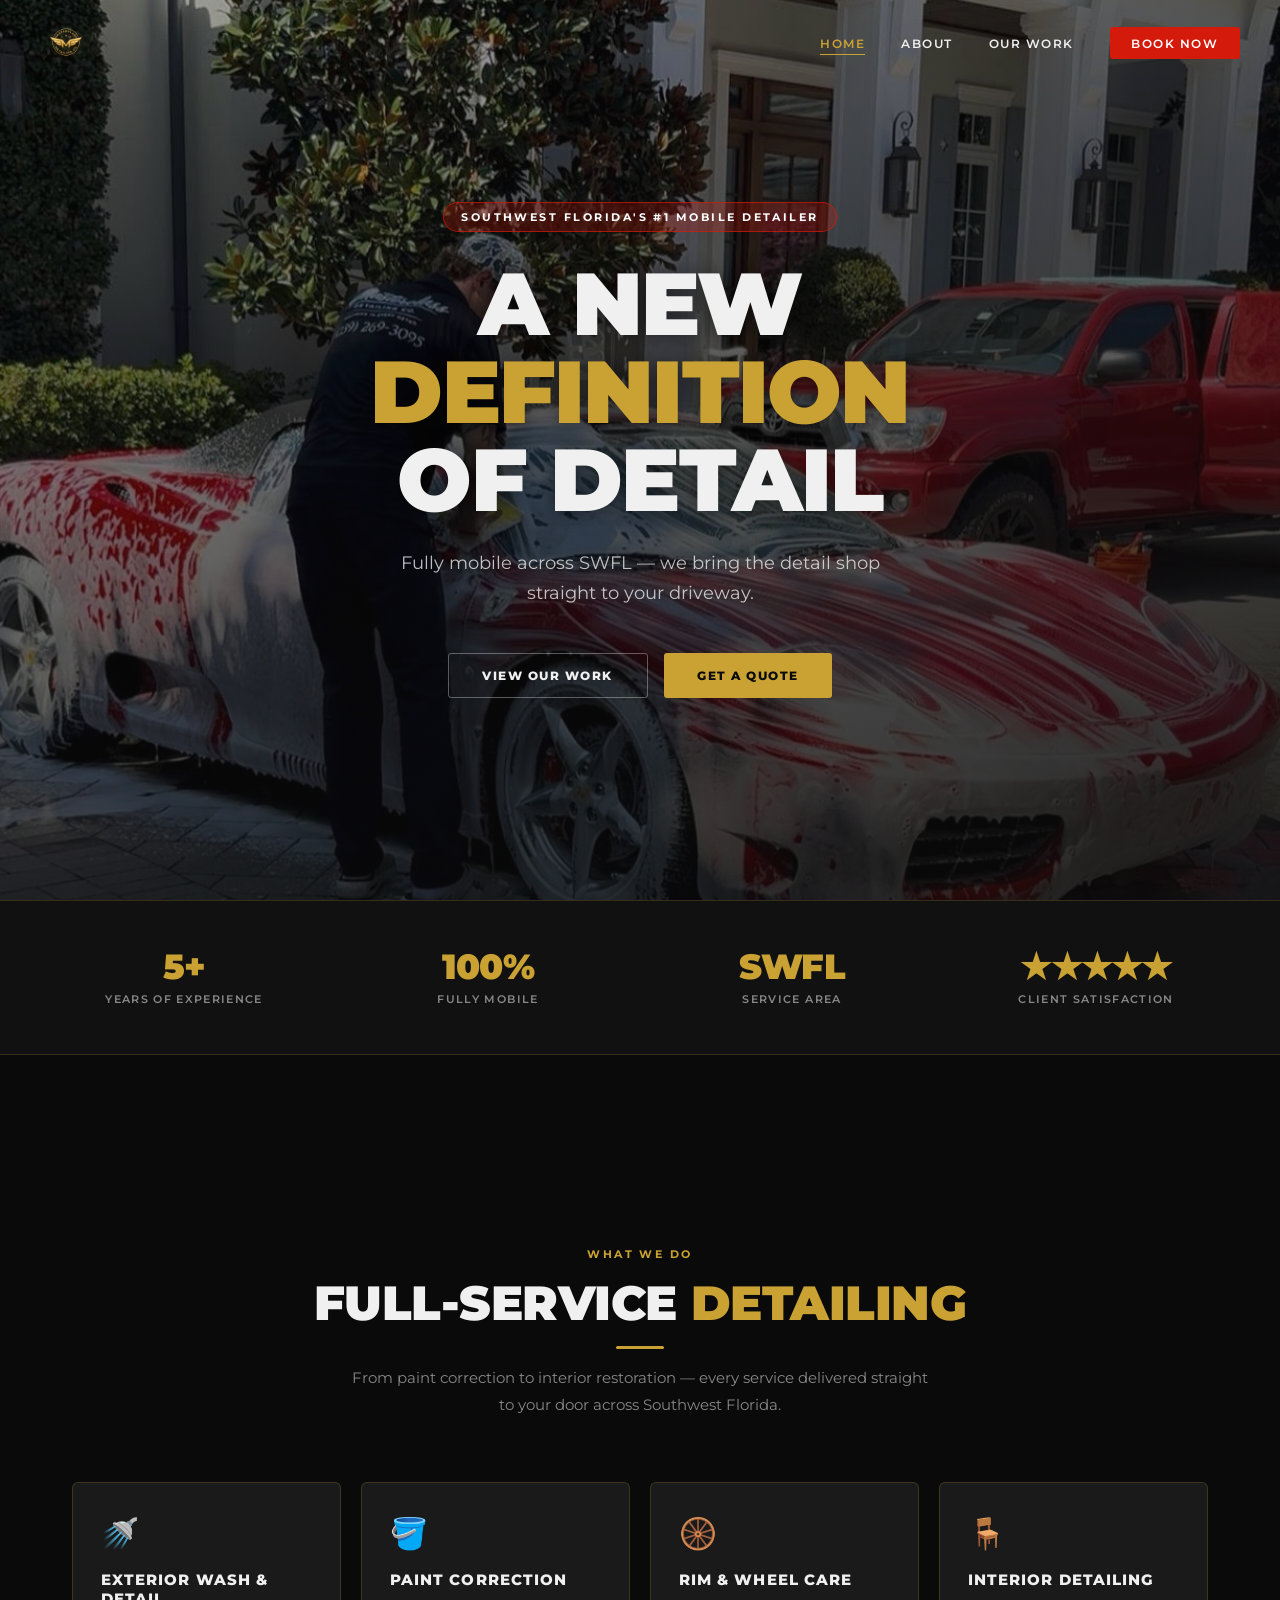
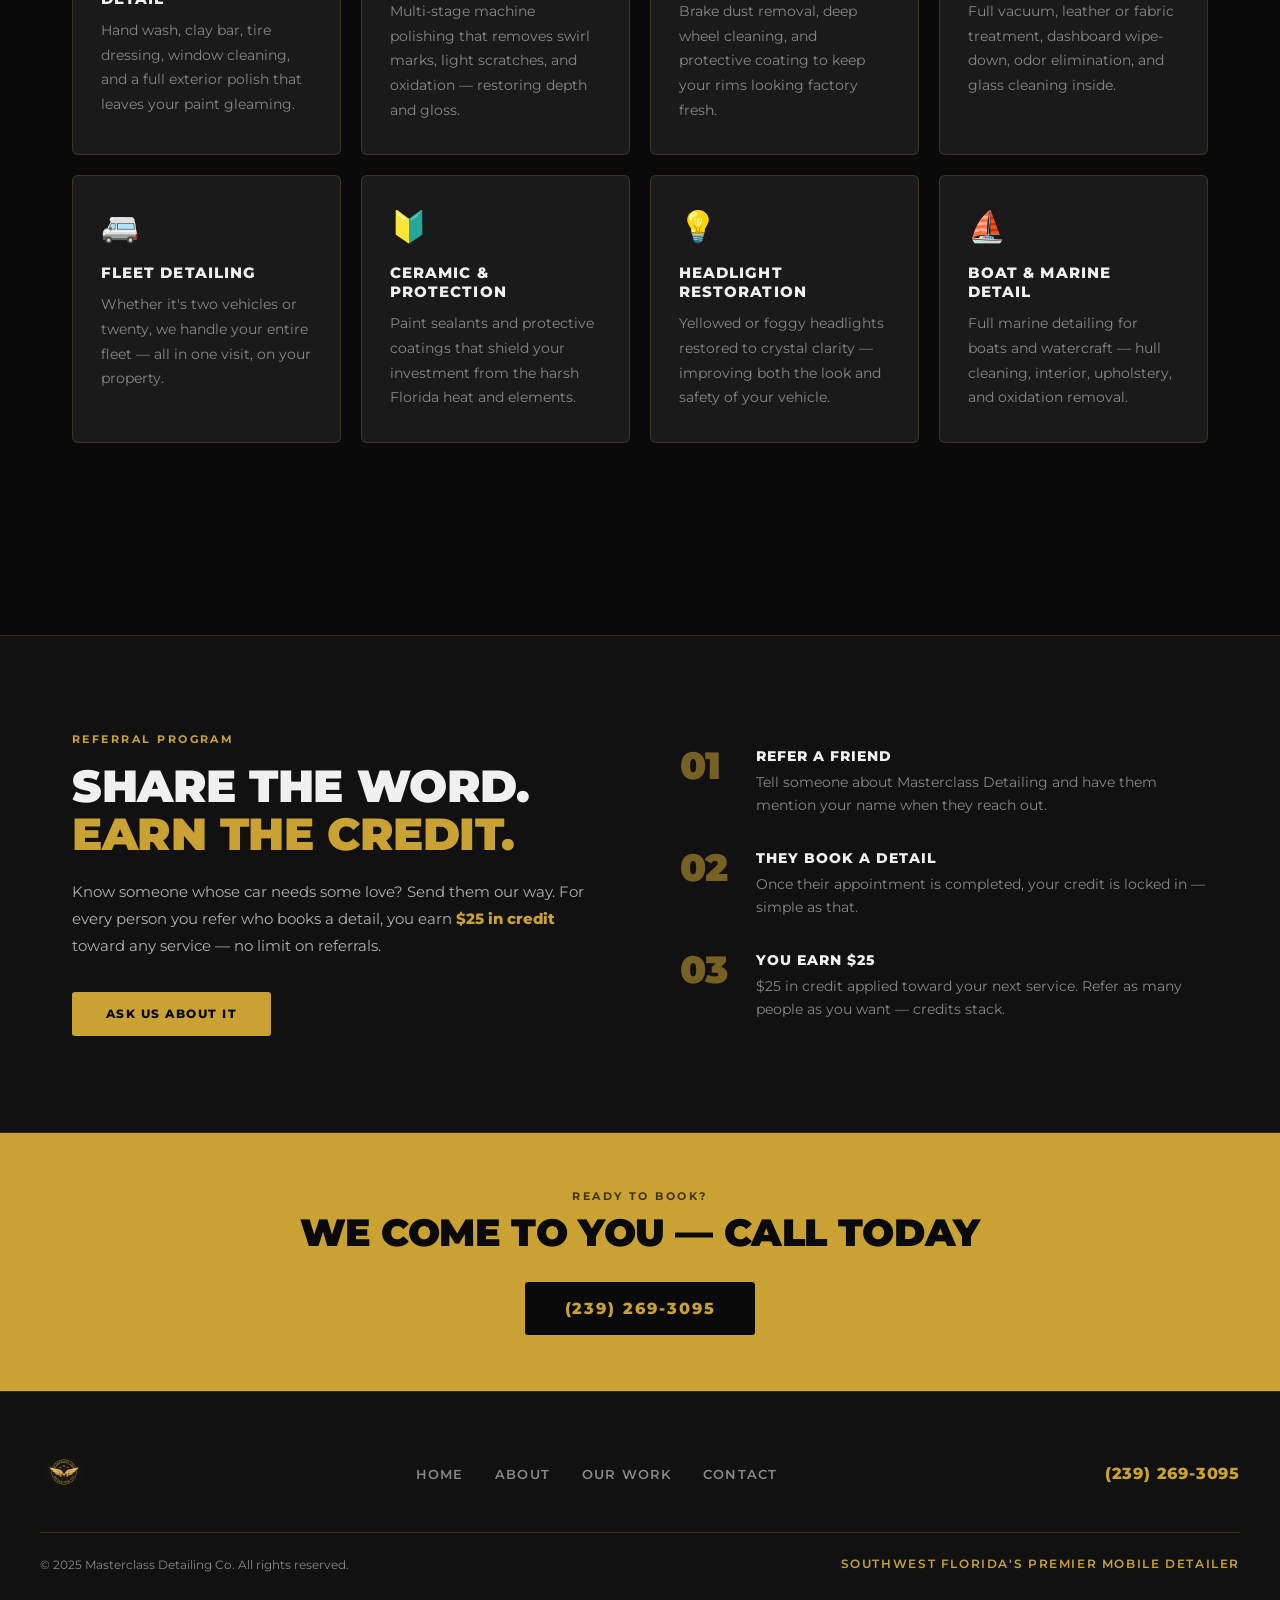
==== index.html @ cbc871f0 "Initial commit." ====
<!DOCTYPE html>
<html lang="en">
<head>
  <meta charset="UTF-8">
  <meta name="viewport" content="width=device-width, initial-scale=1.0">
  <meta name="description" content="Masterclass Detailing Co. — Southwest Florida's premier fully mobile detailing service. We come to your driveway. Paint, rims, interior, full fleet. Call (239) 269-3095.">
  <title>Masterclass Detailing Co. | Mobile Detailing — Southwest Florida</title>
  <link rel="icon" href="Logo.png" type="image/png">
  <link rel="preconnect" href="https://fonts.googleapis.com">
  <link rel="preconnect" href="https://fonts.gstatic.com" crossorigin>
  <link href="https://fonts.googleapis.com/css2?family=Montserrat:wght@300;400;500;600;700;800;900&display=swap" rel="stylesheet">
  <link rel="stylesheet" href="css/styles.css">
</head>
<body>

  <!-- NAV -->
  <nav id="navbar">
    <div class="nav-logo">
      <a href="index.html"><img src="Logo.png" alt="Masterclass Detailing Co."></a>
    </div>
    <ul class="nav-links">
      <li><a href="index.html">Home</a></li>
      <li><a href="about.html">About</a></li>
      <li><a href="work.html">Our Work</a></li>
      <li><a href="contact.html" class="nav-book">Book Now</a></li>
    </ul>
    <button class="hamburger" id="hamburger" aria-label="Open menu">
      <span></span><span></span><span></span>
    </button>
  </nav>

  <!-- MOBILE MENU -->
  <div class="mobile-menu" id="mobileMenu" role="dialog" aria-label="Navigation">
    <button class="mobile-close" id="mobileClose" aria-label="Close menu">✕</button>
    <a href="index.html">Home</a>
    <a href="about.html">About</a>
    <a href="work.html">Our Work</a>
    <a href="contact.html" class="mobile-book">Book Now</a>
  </div>

  <!-- HERO -->
  <section class="hero" id="hero">
    <div class="hero-bg"></div>
    <div class="hero-overlay"></div>
    <div class="hero-content">
      <span class="hero-badge">Southwest Florida's #1 Mobile Detailer</span>
      <h1 class="hero-title">A New <span>Definition</span><br>of Detail</h1>
      <p class="hero-subtitle">Fully mobile across SWFL — we bring the detail shop<br>straight to your driveway.</p>
      <div class="hero-ctas">
        <a href="work.html" class="btn btn-outline">View Our Work</a>
        <a href="contact.html" class="btn btn-gold">Get a Quote</a>
      </div>
    </div>
  </section>

  <!-- STATS -->
  <div class="stats-bar">
    <div class="stats-grid">
      <div class="stat-item fade-in">
        <div class="stat-number">5+</div>
        <div class="stat-label">Years of Experience</div>
      </div>
      <div class="stat-item fade-in delay-1">
        <div class="stat-number">100%</div>
        <div class="stat-label">Fully Mobile</div>
      </div>
      <div class="stat-item fade-in delay-2">
        <div class="stat-number">SWFL</div>
        <div class="stat-label">Service Area</div>
      </div>
      <div class="stat-item fade-in delay-3">
        <div class="stat-number">★★★★★</div>
        <div class="stat-label">Client Satisfaction</div>
      </div>
    </div>
  </div>

  <!-- SERVICES -->
  <div class="section-full">
    <div class="section">
      <div class="section-header">
        <span class="section-eyebrow">What We Do</span>
        <h2 class="section-title fade-in">Full-Service <span>Detailing</span></h2>
        <div class="gold-line"></div>
        <p class="section-sub fade-in delay-1">From paint correction to interior restoration — every service delivered straight to your door across Southwest Florida.</p>
      </div>
      <div class="services-grid">
        <div class="service-card fade-in">
          <span class="service-icon">🚿</span>
          <h3 class="service-title">Exterior Wash & Detail</h3>
          <p class="service-desc">Hand wash, clay bar, tire dressing, window cleaning, and a full exterior polish that leaves your paint gleaming.</p>
        </div>
        <div class="service-card fade-in delay-1">
          <span class="service-icon">🪣</span>
          <h3 class="service-title">Paint Correction</h3>
          <p class="service-desc">Multi-stage machine polishing that removes swirl marks, light scratches, and oxidation — restoring depth and gloss.</p>
        </div>
        <div class="service-card fade-in delay-2">
          <span class="service-icon">🛞</span>
          <h3 class="service-title">Rim & Wheel Care</h3>
          <p class="service-desc">Brake dust removal, deep wheel cleaning, and protective coating to keep your rims looking factory fresh.</p>
        </div>
        <div class="service-card fade-in delay-3">
          <span class="service-icon">🪑</span>
          <h3 class="service-title">Interior Detailing</h3>
          <p class="service-desc">Full vacuum, leather or fabric treatment, dashboard wipe-down, odor elimination, and glass cleaning inside.</p>
        </div>
        <div class="service-card fade-in">
          <span class="service-icon">🚐</span>
          <h3 class="service-title">Fleet Detailing</h3>
          <p class="service-desc">Whether it's two vehicles or twenty, we handle your entire fleet — all in one visit, on your property.</p>
        </div>
        <div class="service-card fade-in delay-1">
          <span class="service-icon">🔰</span>
          <h3 class="service-title">Ceramic & Protection</h3>
          <p class="service-desc">Paint sealants and protective coatings that shield your investment from the harsh Florida heat and elements.</p>
        </div>
        <div class="service-card fade-in delay-2">
          <span class="service-icon">💡</span>
          <h3 class="service-title">Headlight Restoration</h3>
          <p class="service-desc">Yellowed or foggy headlights restored to crystal clarity — improving both the look and safety of your vehicle.</p>
        </div>
        <div class="service-card fade-in delay-3">
          <span class="service-icon">⛵</span>
          <h3 class="service-title">Boat & Marine Detail</h3>
          <p class="service-desc">Full marine detailing for boats and watercraft — hull cleaning, interior, upholstery, and oxidation removal.</p>
        </div>
      </div>
    </div>
  </div>

  <!-- REFERRAL PROGRAM -->
  <div class="referral-section">
    <div class="section">
      <div class="referral-grid">
        <div class="referral-text fade-in">
          <span class="section-eyebrow">Referral Program</span>
          <h2 class="referral-title">Share the Word.<br><span>Earn the Credit.</span></h2>
          <p class="referral-desc">Know someone whose car needs some love? Send them our way. For every person you refer who books a detail, you earn <strong>$25 in credit</strong> toward any service — no limit on referrals.</p>
          <a href="contact.html" class="btn btn-gold">Ask Us About It</a>
        </div>
        <div class="referral-steps fade-in delay-1">
          <div class="referral-step">
            <div class="step-num">01</div>
            <div>
              <h4 class="step-title">Refer a Friend</h4>
              <p class="step-desc">Tell someone about Masterclass Detailing and have them mention your name when they reach out.</p>
            </div>
          </div>
          <div class="referral-step">
            <div class="step-num">02</div>
            <div>
              <h4 class="step-title">They Book a Detail</h4>
              <p class="step-desc">Once their appointment is completed, your credit is locked in — simple as that.</p>
            </div>
          </div>
          <div class="referral-step">
            <div class="step-num">03</div>
            <div>
              <h4 class="step-title">You Earn $25</h4>
              <p class="step-desc">$25 in credit applied toward your next service. Refer as many people as you want — credits stack.</p>
            </div>
          </div>
        </div>
      </div>
    </div>
  </div>

  <!-- CTA STRIP -->
  <div class="cta-strip">
    <p class="cta-strip-eyebrow">Ready to book?</p>
    <h2 class="cta-strip-title">We Come to You — Call Today</h2>
    <a href="tel:2392693095" class="btn btn-black" style="font-size: 1rem; padding: 1.05rem 2.5rem;">(239) 269-3095</a>
  </div>

  <!-- FOOTER -->
  <footer>
    <div class="footer-inner">
      <div class="footer-top">
        <div class="footer-logo">
          <a href="index.html"><img src="Logo.png" alt="Masterclass Detailing Co."></a>
        </div>
        <ul class="footer-links">
          <li><a href="index.html">Home</a></li>
          <li><a href="about.html">About</a></li>
          <li><a href="work.html">Our Work</a></li>
          <li><a href="contact.html">Contact</a></li>
        </ul>
        <div class="footer-phone">
          <a href="tel:2392693095">(239) 269-3095</a>
        </div>
      </div>
      <hr class="footer-divider">
      <div class="footer-bottom">
        <p class="footer-copy">© 2025 Masterclass Detailing Co. All rights reserved.</p>
        <p class="footer-tagline">Southwest Florida's Premier Mobile Detailer</p>
      </div>
    </div>
  </footer>

  <script src="js/main.js"></script>
</body>
</html>
---- css/styles.css ----
@import url('https://fonts.googleapis.com/css2?family=Montserrat:wght@300;400;500;600;700;800;900&display=swap');

:root {
  --gold: #c9a233;
  --gold-light: #e2c060;
  --gold-dark: #9a7820;
  --red: #d41a0a;
  --red-light: #e83520;
  --black: #0a0a0a;
  --bg-1: #0a0a0a;
  --bg-2: #111111;
  --bg-3: #1a1a1a;
  --bg-4: #222222;
  --text: #f0f0f0;
  --text-muted: #888888;
  --border: rgba(201, 162, 51, 0.2);
  --transition: 0.3s ease;
  --max-w: 1200px;
}

*, *::before, *::after { margin: 0; padding: 0; box-sizing: border-box; }
html { scroll-behavior: smooth; }

body {
  font-family: 'Montserrat', sans-serif;
  background: var(--bg-1);
  color: var(--text);
  overflow-x: hidden;
  -webkit-font-smoothing: antialiased;
}

/* ─── NAV ─── */
nav {
  position: fixed;
  top: 0; left: 0; right: 0;
  z-index: 1000;
  display: flex;
  align-items: center;
  justify-content: space-between;
  padding: 1rem 2.5rem;
  transition: background 0.4s ease, backdrop-filter 0.4s ease, box-shadow 0.4s ease;
}

nav.scrolled {
  background: rgba(10, 10, 10, 0.96);
  backdrop-filter: blur(12px);
  box-shadow: 0 1px 0 var(--border);
}

.nav-logo img {
  height: 52px;
  width: auto;
  display: block;
  filter: drop-shadow(0 0 8px rgba(201, 162, 51, 0.3));
}

.nav-links {
  display: flex;
  align-items: center;
  gap: 2.25rem;
  list-style: none;
}

.nav-links a {
  color: var(--text);
  text-decoration: none;
  font-weight: 600;
  font-size: 0.78rem;
  letter-spacing: 0.12em;
  text-transform: uppercase;
  transition: color var(--transition);
  position: relative;
}

.nav-links a:not(.nav-book)::after {
  content: '';
  position: absolute;
  bottom: -4px; left: 0; right: 0;
  height: 1px;
  background: var(--gold);
  transform: scaleX(0);
  transition: transform var(--transition);
  transform-origin: left;
}

.nav-links a:not(.nav-book):hover::after,
.nav-links a.active::after { transform: scaleX(1); }

.nav-links a:hover, .nav-links a.active { color: var(--gold); }

.nav-book {
  background: var(--red);
  color: #fff !important;
  padding: 0.55rem 1.35rem;
  border-radius: 3px;
  font-weight: 800;
  letter-spacing: 0.1em;
  transition: background var(--transition), transform var(--transition);
}
.nav-book:hover { background: var(--red-light) !important; transform: translateY(-1px); }

.hamburger {
  display: none;
  flex-direction: column;
  gap: 5px;
  cursor: pointer;
  padding: 6px;
  background: none;
  border: none;
}
.hamburger span {
  display: block;
  width: 24px;
  height: 2px;
  background: var(--text);
  transition: var(--transition);
}

/* mobile menu */
.mobile-menu {
  display: none;
  position: fixed;
  inset: 0;
  background: var(--bg-1);
  z-index: 999;
  flex-direction: column;
  align-items: center;
  justify-content: center;
  gap: 2.5rem;
  opacity: 0;
  transition: opacity 0.3s ease;
}
.mobile-menu.open { display: flex; opacity: 1; }
.mobile-menu a {
  color: var(--text);
  text-decoration: none;
  font-size: 1.6rem;
  font-weight: 800;
  text-transform: uppercase;
  letter-spacing: 0.1em;
  transition: color var(--transition);
}
.mobile-menu a:not(.mobile-book):hover { color: var(--gold); }
.mobile-book { color: var(--red) !important; }
.mobile-close {
  position: absolute;
  top: 1.75rem; right: 2rem;
  font-size: 1.8rem;
  cursor: pointer;
  color: var(--text);
  background: none;
  border: none;
  font-family: inherit;
  line-height: 1;
}

/* ─── HERO ─── */
.hero {
  position: relative;
  height: 100vh;
  min-height: 640px;
  display: flex;
  align-items: center;
  justify-content: center;
  text-align: center;
  overflow: hidden;
}

.hero-bg {
  position: absolute;
  inset: 0;
  background: url('../hero-bg.jpg') center 62% / cover no-repeat;
  transform: scale(1.06);
  transition: transform 7s ease;
}
.hero.loaded .hero-bg { transform: scale(1); }

.hero-overlay {
  position: absolute;
  inset: 0;
  background: linear-gradient(
    160deg,
    rgba(10,10,10,0.25) 0%,
    rgba(10,10,10,0.55) 40%,
    rgba(10,10,10,0.88) 100%
  );
}

.hero-content {
  position: relative;
  z-index: 2;
  max-width: 860px;
  padding: 2rem;
}

.hero-badge {
  display: inline-block;
  font-size: 0.7rem;
  font-weight: 700;
  letter-spacing: 0.22em;
  text-transform: uppercase;
  color: #fff;
  margin-bottom: 1.75rem;
  border: 1px solid rgba(212, 26, 10, 0.7);
  background: rgba(212, 26, 10, 0.25);
  padding: 0.45rem 1.1rem;
  border-radius: 50px;
}

.hero-title {
  font-size: clamp(2.8rem, 9vw, 5.5rem);
  font-weight: 900;
  line-height: 1.0;
  letter-spacing: -0.02em;
  text-transform: uppercase;
  margin-bottom: 1.5rem;
  text-shadow: 0 2px 20px rgba(0,0,0,0.5);
}
.hero-title span { color: var(--gold); }

.hero-subtitle {
  font-size: clamp(0.95rem, 2vw, 1.15rem);
  font-weight: 400;
  color: rgba(240,240,240,0.78);
  margin-bottom: 2.75rem;
  line-height: 1.65;
}

.hero-ctas {
  display: flex;
  gap: 1rem;
  justify-content: center;
  flex-wrap: wrap;
}

/* ─── BUTTONS ─── */
.btn {
  display: inline-flex;
  align-items: center;
  gap: 0.5rem;
  padding: 0.9rem 2.1rem;
  font-family: 'Montserrat', sans-serif;
  font-weight: 800;
  font-size: 0.78rem;
  letter-spacing: 0.12em;
  text-transform: uppercase;
  text-decoration: none;
  border: none;
  cursor: pointer;
  border-radius: 3px;
  transition: all var(--transition);
}
.btn-gold { background: var(--gold); color: var(--black); }
.btn-gold:hover { background: var(--gold-light); transform: translateY(-2px); }
.btn-outline { background: transparent; color: var(--text); border: 1px solid rgba(240,240,240,0.35); }
.btn-outline:hover { border-color: var(--gold); color: var(--gold); transform: translateY(-2px); }
.btn-black { background: var(--black); color: var(--gold); }
.btn-black:hover { background: var(--bg-3); transform: translateY(-2px); }

/* ─── STATS BAR ─── */
.stats-bar {
  background: var(--bg-2);
  border-top: 1px solid var(--border);
  border-bottom: 1px solid var(--border);
  padding: 2.25rem 2rem;
}
.stats-grid {
  display: grid;
  grid-template-columns: repeat(4, 1fr);
  max-width: var(--max-w);
  margin: 0 auto;
  gap: 1rem;
  text-align: center;
}
.stat-item { padding: 0.75rem; }
.stat-number {
  font-size: 2.2rem;
  font-weight: 900;
  color: var(--gold);
  line-height: 1;
  letter-spacing: -0.02em;
}
.stat-label {
  font-size: 0.7rem;
  letter-spacing: 0.12em;
  text-transform: uppercase;
  color: var(--text-muted);
  margin-top: 0.5rem;
  font-weight: 600;
}

/* ─── SECTIONS ─── */
.section {
  padding: 6rem 2rem;
  max-width: var(--max-w);
  margin: 0 auto;
}
.section-full { padding: 6rem 2rem; background: var(--bg-1); }
.section-alt { background: var(--bg-2); }

.section-header {
  text-align: center;
  margin-bottom: 4rem;
}
.section-eyebrow {
  display: block;
  font-size: 0.7rem;
  font-weight: 700;
  letter-spacing: 0.22em;
  text-transform: uppercase;
  color: var(--gold);
  margin-bottom: 1rem;
}
.section-title {
  font-size: clamp(2rem, 4.5vw, 3rem);
  font-weight: 900;
  text-transform: uppercase;
  letter-spacing: -0.01em;
  line-height: 1.1;
}
.section-title span { color: var(--gold); }
.section-sub {
  font-size: 0.95rem;
  color: var(--text-muted);
  margin-top: 1rem;
  line-height: 1.75;
  max-width: 580px;
  margin-left: auto;
  margin-right: auto;
}
.gold-line {
  width: 48px;
  height: 3px;
  background: var(--gold);
  margin: 1rem auto 0;
  border-radius: 2px;
}

/* ─── SERVICES ─── */
.services-grid {
  display: grid;
  grid-template-columns: repeat(4, 1fr);
  gap: 1.25rem;
}
.service-card {
  background: var(--bg-3);
  border: 1px solid var(--border);
  border-radius: 6px;
  padding: 2rem 1.75rem;
  transition: border-color var(--transition), transform var(--transition), background var(--transition);
}
.service-card:hover {
  border-color: var(--gold);
  transform: translateY(-5px);
  background: var(--bg-4);
}
.service-icon { font-size: 1.9rem; margin-bottom: 1.1rem; display: block; }
.service-title {
  font-size: 0.95rem;
  font-weight: 800;
  text-transform: uppercase;
  letter-spacing: 0.07em;
  margin-bottom: 0.65rem;
  color: var(--text);
}
.service-desc { font-size: 0.88rem; color: var(--text-muted); line-height: 1.75; }

/* ─── REFERRAL ─── */
.referral-section {
  background: var(--bg-2);
  border-top: 1px solid var(--border);
  border-bottom: 1px solid var(--border);
}
.referral-grid {
  display: grid;
  grid-template-columns: 1fr 1fr;
  gap: 5rem;
  align-items: center;
}
.referral-title {
  font-size: clamp(1.9rem, 3.5vw, 2.8rem);
  font-weight: 900;
  text-transform: uppercase;
  line-height: 1.08;
  letter-spacing: -0.01em;
  margin-bottom: 1.25rem;
}
.referral-title span { color: var(--gold); }
.referral-desc {
  font-size: 0.93rem;
  color: rgba(240,240,240,0.72);
  line-height: 1.82;
  margin-bottom: 2rem;
}
.referral-desc strong { color: var(--gold); font-weight: 800; }
.referral-steps { display: flex; flex-direction: column; gap: 2rem; }
.referral-step { display: flex; gap: 1.25rem; align-items: flex-start; }
.step-num {
  font-size: 2.4rem;
  font-weight: 900;
  color: var(--gold);
  line-height: 1;
  min-width: 56px;
  opacity: 0.55;
  letter-spacing: -0.03em;
}
.step-title {
  font-size: 0.88rem;
  font-weight: 800;
  text-transform: uppercase;
  letter-spacing: 0.07em;
  margin-bottom: 0.4rem;
  color: var(--text);
}
.step-desc { font-size: 0.85rem; color: var(--text-muted); line-height: 1.68; }

/* ─── CTA STRIP ─── */
.cta-strip {
  background: var(--gold);
  padding: 3.5rem 2rem;
  text-align: center;
}
.cta-strip-eyebrow {
  font-size: 0.7rem;
  letter-spacing: 0.22em;
  text-transform: uppercase;
  font-weight: 700;
  color: rgba(10,10,10,0.7);
  margin-bottom: 0.6rem;
}
.cta-strip-title {
  font-size: clamp(1.5rem, 4vw, 2.4rem);
  font-weight: 900;
  color: var(--black);
  text-transform: uppercase;
  letter-spacing: -0.01em;
  margin-bottom: 1.75rem;
  line-height: 1.1;
}

/* ─── PAGE HEADER ─── */
.page-header {
  padding: 10rem 2rem 5rem;
  text-align: center;
  background: var(--bg-2);
  border-bottom: 1px solid var(--border);
  position: relative;
  overflow: hidden;
}
.page-header::before {
  content: '';
  position: absolute;
  inset: 0;
  background: radial-gradient(ellipse at 50% 100%, rgba(201,162,51,0.07) 0%, transparent 70%);
  pointer-events: none;
}
.page-header-title {
  font-size: clamp(2.5rem, 6vw, 4.5rem);
  font-weight: 900;
  text-transform: uppercase;
  letter-spacing: -0.01em;
  position: relative;
}
.page-header-title span { color: var(--gold); }
.page-header-sub {
  font-size: 0.95rem;
  color: var(--text-muted);
  margin-top: 0.75rem;
  position: relative;
}

/* ─── ABOUT ─── */
.about-grid {
  display: grid;
  grid-template-columns: 1fr 1.1fr;
  gap: 5rem;
  align-items: center;
}
.about-image-wrap {
  position: relative;
}
.about-image-wrap::before {
  content: '';
  position: absolute;
  top: -1.25rem; left: -1.25rem;
  right: 1.25rem; bottom: 1.25rem;
  border: 2px solid rgba(201,162,51,0.35);
  border-radius: 8px;
  pointer-events: none;
}
.about-image-wrap img {
  width: 100%;
  border-radius: 6px;
  display: block;
  object-fit: cover;
  aspect-ratio: 4/5;
}
.about-eyebrow {
  display: block;
  font-size: 0.7rem;
  font-weight: 700;
  letter-spacing: 0.22em;
  text-transform: uppercase;
  color: var(--gold);
  margin-bottom: 1.25rem;
}
.about-title {
  font-size: clamp(1.75rem, 3.5vw, 2.6rem);
  font-weight: 900;
  text-transform: uppercase;
  line-height: 1.1;
  margin-bottom: 1.75rem;
  letter-spacing: -0.01em;
}
.about-title span { color: var(--gold); }
.about-text {
  font-size: 0.93rem;
  line-height: 1.85;
  color: rgba(240,240,240,0.78);
  margin-bottom: 1rem;
}
.about-quote {
  border-left: 3px solid var(--gold);
  padding: 1rem 1.5rem;
  margin: 2rem 0;
  background: var(--bg-3);
  border-radius: 0 4px 4px 0;
}
.about-quote p {
  font-size: 1rem;
  font-style: italic;
  color: var(--text);
  line-height: 1.7;
  font-weight: 500;
}
.feature-list {
  list-style: none;
  display: flex;
  flex-direction: column;
  gap: 0.85rem;
  margin-top: 1.75rem;
}
.feature-list li {
  display: flex;
  align-items: center;
  gap: 0.85rem;
  font-size: 0.88rem;
  font-weight: 600;
  letter-spacing: 0.03em;
}
.check-icon {
  width: 20px;
  height: 20px;
  min-width: 20px;
  background: var(--gold);
  border-radius: 50%;
  display: inline-flex;
  align-items: center;
  justify-content: center;
  font-size: 0.65rem;
  color: var(--black);
  font-weight: 900;
}

/* ─── WORK / INSTAGRAM ─── */
.insta-wrap {
  padding: 3rem 2rem 5rem;
  max-width: var(--max-w);
  margin: 0 auto;
}
.insta-embed-area { min-height: 400px; }
.insta-placeholder {
  text-align: center;
  padding: 5rem 2rem;
  border: 1px dashed rgba(201,162,51,0.3);
  border-radius: 8px;
  background: var(--bg-2);
}
.insta-placeholder h3 {
  color: var(--gold);
  font-size: 1.1rem;
  font-weight: 800;
  text-transform: uppercase;
  letter-spacing: 0.08em;
  margin-bottom: 0.75rem;
}
.insta-placeholder p {
  color: var(--text-muted);
  font-size: 0.88rem;
  line-height: 1.75;
  max-width: 500px;
  margin: 0 auto 1.5rem;
}
.setup-steps {
  text-align: left;
  max-width: 480px;
  margin: 1.5rem auto 0;
  background: var(--bg-3);
  border-radius: 6px;
  padding: 1.5rem;
  border: 1px solid var(--border);
}
.setup-steps p { color: var(--text-muted); font-size: 0.82rem; margin-bottom: 0.75rem; font-weight: 600; text-transform: uppercase; letter-spacing: 0.1em; }
.setup-steps ol { padding-left: 1.25rem; display: flex; flex-direction: column; gap: 0.5rem; }
.setup-steps li { color: var(--text); font-size: 0.85rem; line-height: 1.5; }
.setup-steps a { color: var(--gold); }

.insta-follow-strip {
  background: var(--bg-2);
  border-top: 1px solid var(--border);
  padding: 4rem 2rem;
  text-align: center;
}
.insta-follow-strip .ig-icon { font-size: 2.5rem; margin-bottom: 1rem; }
.insta-follow-strip h3 {
  font-size: 1.5rem;
  font-weight: 900;
  text-transform: uppercase;
  letter-spacing: 0.05em;
  margin-bottom: 0.5rem;
}
.insta-follow-strip p { color: var(--text-muted); font-size: 0.9rem; margin-bottom: 1.5rem; }

/* ─── CONTACT ─── */
.contact-grid {
  display: grid;
  grid-template-columns: 1fr 1.5fr;
  gap: 5rem;
  align-items: start;
}
.contact-info { display: flex; flex-direction: column; gap: 2.25rem; }
.contact-item { display: flex; flex-direction: column; gap: 0.35rem; }
.contact-label {
  font-size: 0.65rem;
  letter-spacing: 0.22em;
  text-transform: uppercase;
  color: var(--gold);
  font-weight: 700;
}
.contact-value { font-size: 1.05rem; font-weight: 700; color: var(--text); }
.contact-value a { color: var(--text); text-decoration: none; transition: color var(--transition); }
.contact-value a:hover { color: var(--gold); }
.contact-note { font-size: 0.82rem; color: var(--text-muted); margin-top: 0.2rem; line-height: 1.6; }

.phone-cta {
  display: inline-flex;
  align-items: center;
  gap: 0.6rem;
  background: var(--gold);
  color: var(--black);
  text-decoration: none;
  padding: 1rem 2rem;
  border-radius: 4px;
  font-weight: 900;
  font-size: 1.1rem;
  letter-spacing: 0.04em;
  transition: background var(--transition), transform var(--transition);
}
.phone-cta:hover { background: var(--gold-light); transform: translateY(-2px); }

.contact-form { display: flex; flex-direction: column; gap: 1.25rem; }
.form-group { display: flex; flex-direction: column; gap: 0.5rem; }
.form-row { display: grid; grid-template-columns: 1fr 1fr; gap: 1.25rem; }
label {
  font-size: 0.68rem;
  font-weight: 700;
  letter-spacing: 0.14em;
  text-transform: uppercase;
  color: var(--text-muted);
}
input, textarea, select {
  background: var(--bg-3);
  border: 1px solid rgba(201,162,51,0.15);
  border-radius: 4px;
  padding: 0.85rem 1rem;
  color: var(--text);
  font-family: 'Montserrat', sans-serif;
  font-size: 0.88rem;
  transition: border-color var(--transition);
  width: 100%;
  appearance: none;
}
input:focus, textarea:focus, select:focus { outline: none; border-color: var(--gold); }
input::placeholder, textarea::placeholder { color: var(--text-muted); }
textarea { resize: vertical; min-height: 130px; }
select option { background: var(--bg-3); }

/* ─── FOOTER ─── */
footer {
  background: var(--bg-2);
  border-top: 1px solid var(--border);
  padding: 3.5rem 2rem 2rem;
}
.footer-inner { max-width: var(--max-w); margin: 0 auto; }
.footer-top {
  display: flex;
  align-items: center;
  justify-content: space-between;
  margin-bottom: 2rem;
  flex-wrap: wrap;
  gap: 1.5rem;
}
.footer-logo img { height: 48px; width: auto; filter: drop-shadow(0 0 6px rgba(201,162,51,0.25)); }
.footer-links { display: flex; gap: 2rem; list-style: none; flex-wrap: wrap; }
.footer-links a {
  color: var(--text-muted);
  text-decoration: none;
  font-size: 0.8rem;
  text-transform: uppercase;
  letter-spacing: 0.09em;
  font-weight: 600;
  transition: color var(--transition);
}
.footer-links a:hover { color: var(--gold); }
.footer-phone a { color: var(--gold); text-decoration: none; font-weight: 800; font-size: 1rem; letter-spacing: 0.05em; }
.footer-phone a:hover { color: var(--gold-light); }
.footer-divider { border: none; border-top: 1px solid var(--border); margin: 1.5rem 0; }
.footer-bottom {
  display: flex;
  align-items: center;
  justify-content: space-between;
  flex-wrap: wrap;
  gap: 0.75rem;
}
.footer-copy { font-size: 0.78rem; color: var(--text-muted); }
.footer-tagline { font-size: 0.72rem; color: var(--gold); letter-spacing: 0.14em; text-transform: uppercase; font-weight: 600; }

/* ─── SCROLL FADE-IN ─── */
.fade-in {
  opacity: 0;
  transform: translateY(24px);
  transition: opacity 0.7s ease, transform 0.7s ease;
}
.fade-in.visible { opacity: 1; transform: translateY(0); }
.fade-in.delay-1 { transition-delay: 0.1s; }
.fade-in.delay-2 { transition-delay: 0.2s; }
.fade-in.delay-3 { transition-delay: 0.3s; }

/* ─── RESPONSIVE ─── */
@media (max-width: 1100px) {
  .services-grid { grid-template-columns: repeat(2, 1fr); }
}

@media (max-width: 900px) {
  .about-grid { grid-template-columns: 1fr; gap: 2.5rem; }
  .about-image-wrap { max-width: 480px; }
  .contact-grid { grid-template-columns: 1fr; gap: 3rem; }
  .referral-grid { grid-template-columns: 1fr; gap: 3rem; }
}

@media (max-width: 768px) {
  .nav-links { display: none; }
  .hamburger { display: flex; }
  .stats-grid { grid-template-columns: repeat(2, 1fr); }
  nav { padding: 0.9rem 1.5rem; }
  .form-row { grid-template-columns: 1fr; }
  .footer-top { flex-direction: column; align-items: flex-start; }
  .footer-bottom { flex-direction: column; align-items: flex-start; }
  .section { padding: 4rem 1.5rem; }
  .section-full { padding: 4rem 1.5rem; }
  .page-header { padding: 9rem 1.5rem 4rem; }
}

@media (max-width: 480px) {
  .hero-ctas { flex-direction: column; align-items: center; }
  .stats-grid { grid-template-columns: 1fr 1fr; }
  .stat-number { font-size: 1.8rem; }
}
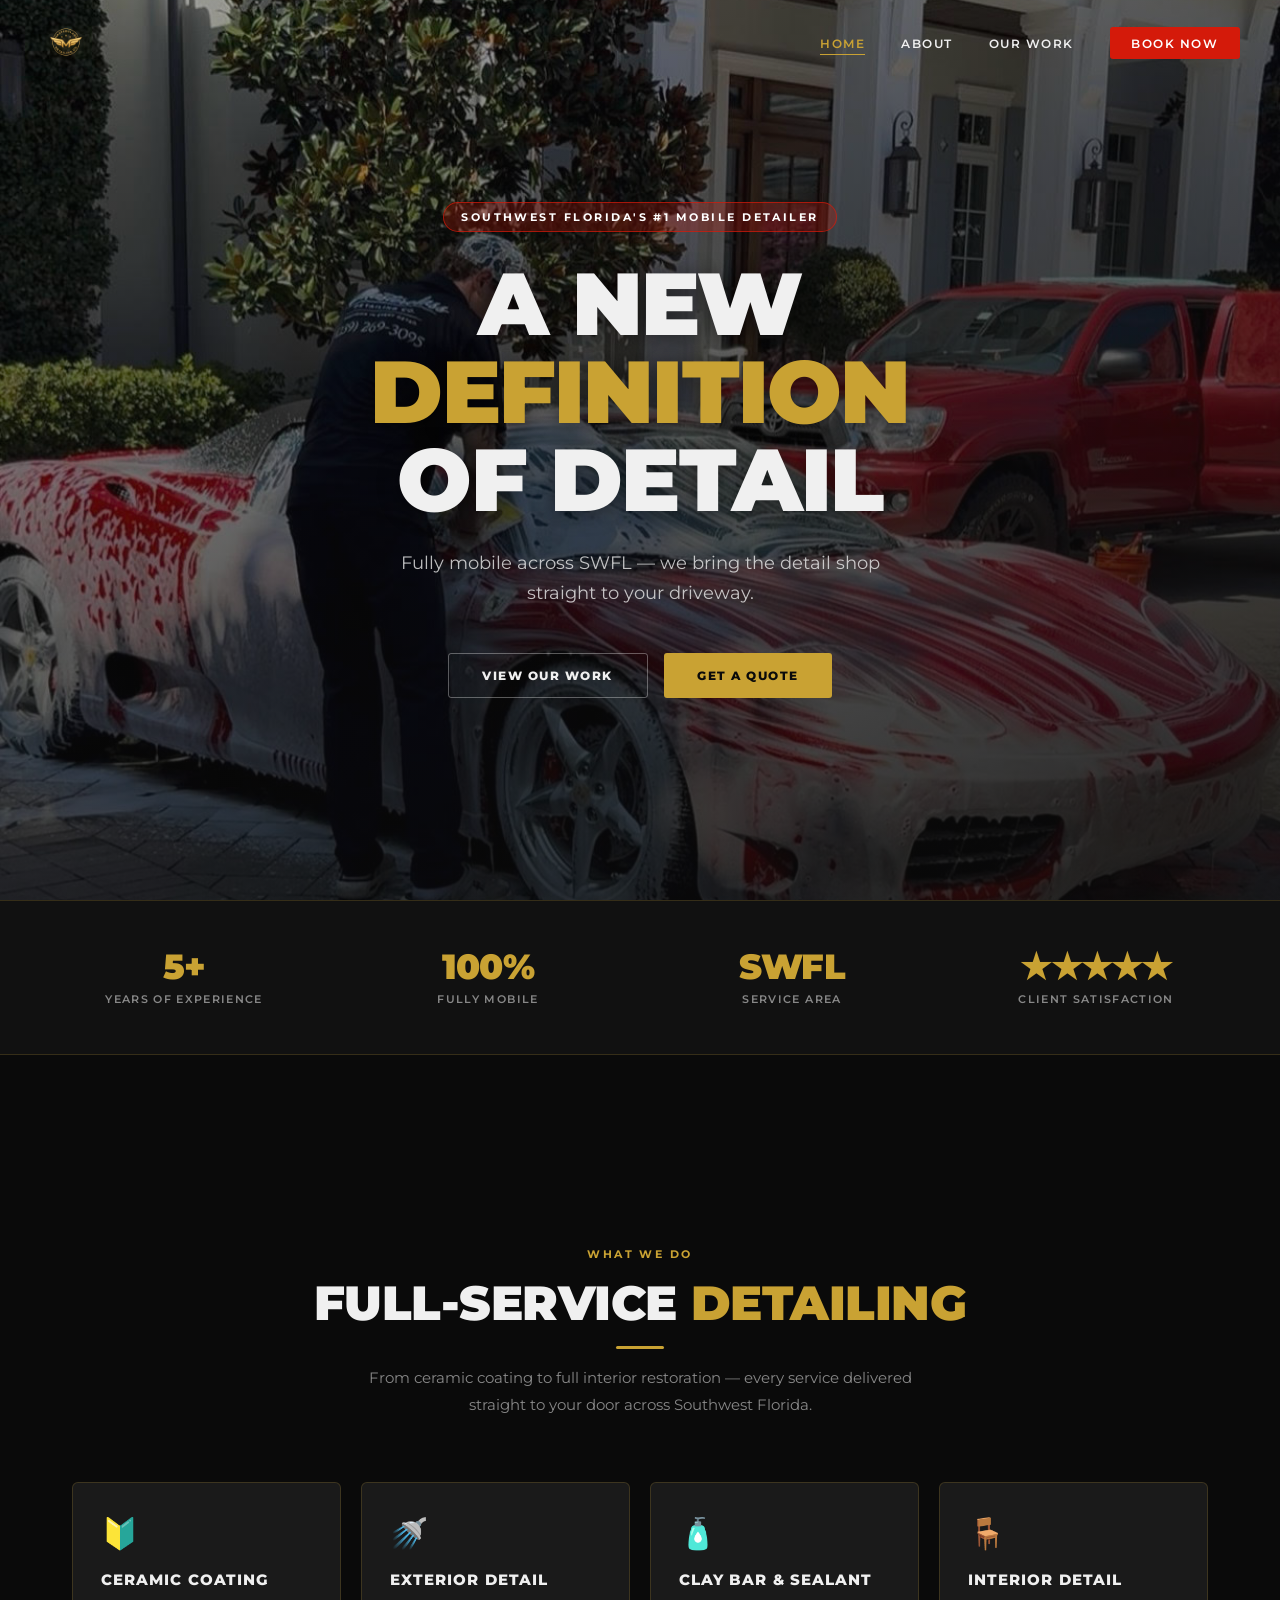
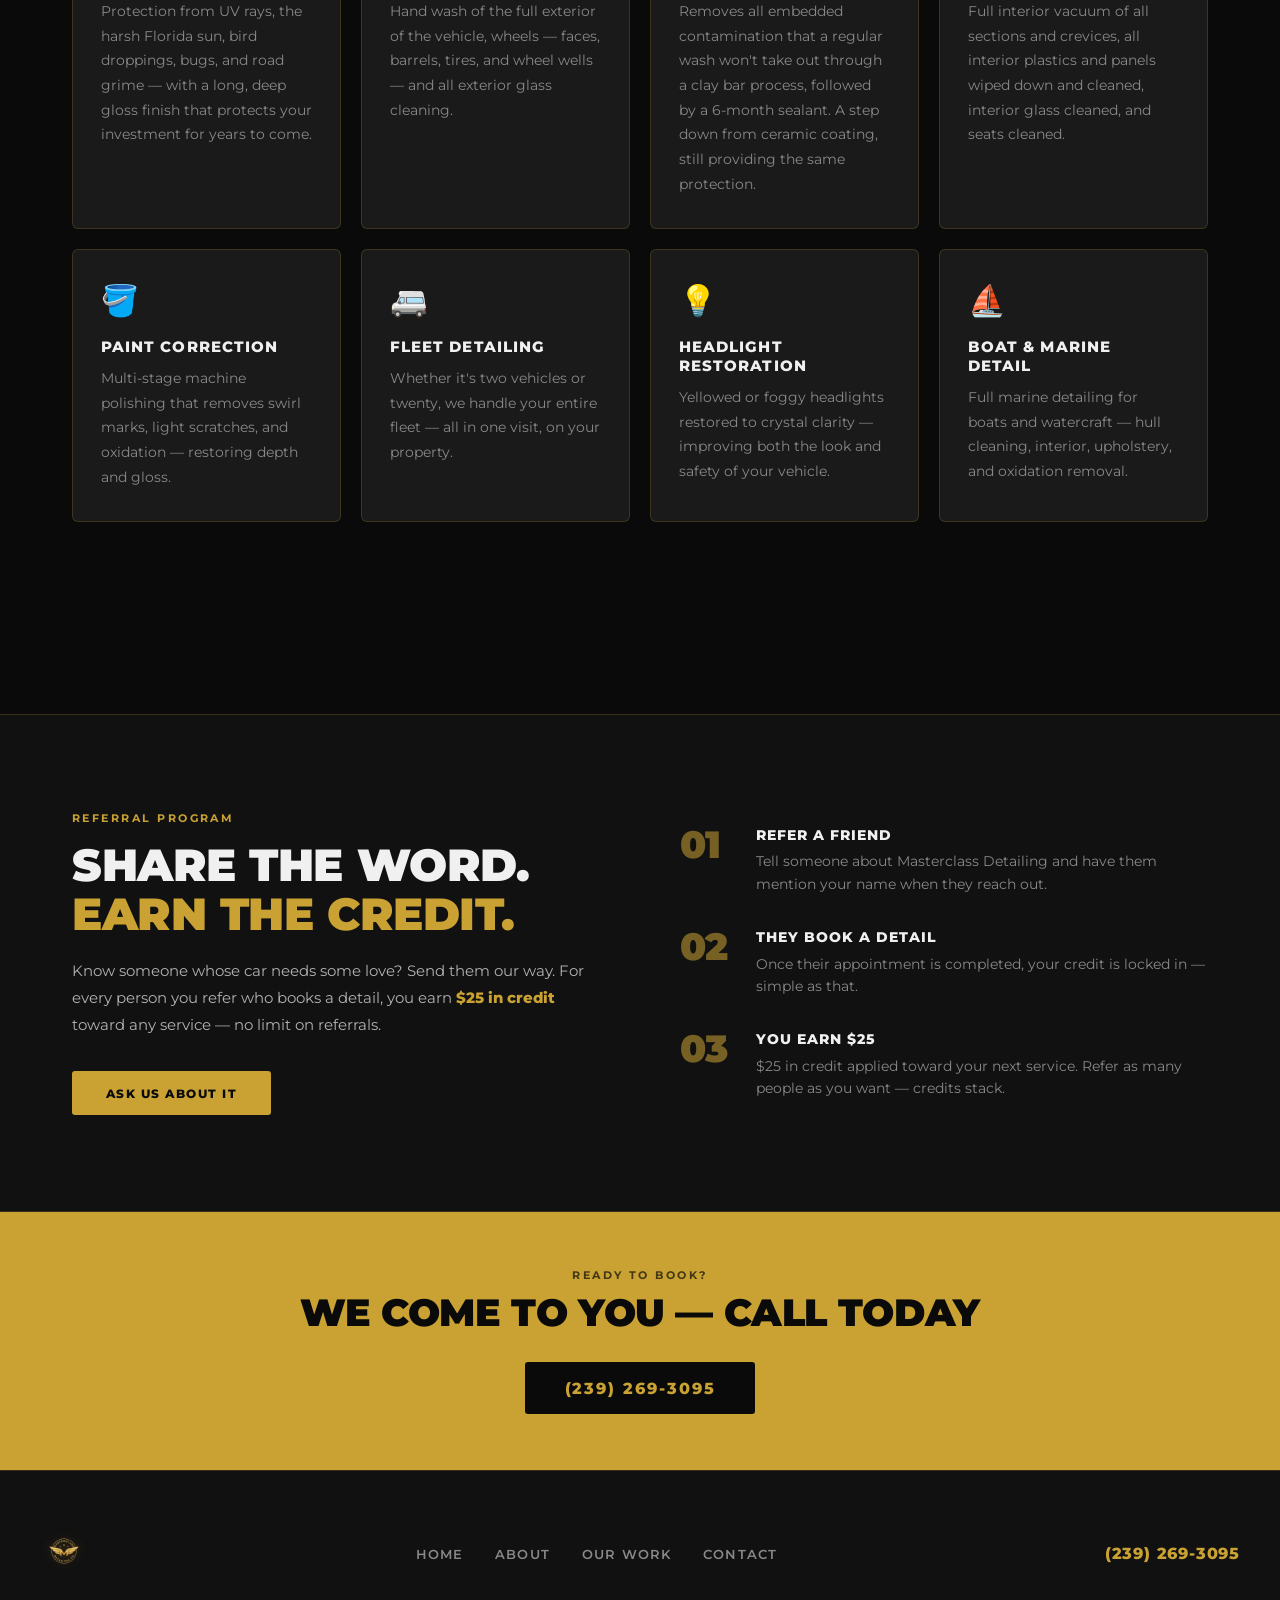
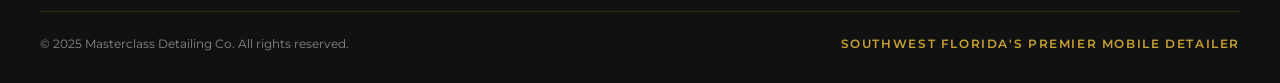
==== commit e0a5a863: "Add wrangler.jsonc" ====
--- a/index.html
+++ b/index.html
@@ -3,8 +3,8 @@
 <head>
   <meta charset="UTF-8">
   <meta name="viewport" content="width=device-width, initial-scale=1.0">
-  <meta name="description" content="Masterclass Detailing Co. — Southwest Florida's premier fully mobile detailing service. We come to your driveway. Paint, rims, interior, full fleet. Call (239) 269-3095.">
-  <title>Masterclass Detailing Co. | Mobile Detailing — Southwest Florida</title>
+  <meta name="description" content="Masterclass Detailing Co. — Southwest Florida's premier fully mobile detailing & ceramic coating service. We come to your driveway for ceramic coatings, paint correction, interior detailing, and more. Call (239) 269-3095.">
+  <title>Masterclass Detailing Co. | Mobile Detailing & Ceramic Coating — Southwest Florida</title>
   <link rel="icon" href="Logo.png" type="image/png">
   <link rel="preconnect" href="https://fonts.googleapis.com">
   <link rel="preconnect" href="https://fonts.gstatic.com" crossorigin>
@@ -82,38 +82,38 @@
         <span class="section-eyebrow">What We Do</span>
         <h2 class="section-title fade-in">Full-Service <span>Detailing</span></h2>
         <div class="gold-line"></div>
-        <p class="section-sub fade-in delay-1">From paint correction to interior restoration — every service delivered straight to your door across Southwest Florida.</p>
+        <p class="section-sub fade-in delay-1">From ceramic coating to full interior restoration — every service delivered straight to your door across Southwest Florida.</p>
       </div>
       <div class="services-grid">
         <div class="service-card fade-in">
+          <span class="service-icon">🔰</span>
+          <h3 class="service-title">Ceramic Coating</h3>
+          <p class="service-desc">Protection from UV rays, the harsh Florida sun, bird droppings, bugs, and road grime — with a long, deep gloss finish that protects your investment for years to come.</p>
+        </div>
+        <div class="service-card fade-in delay-1">
           <span class="service-icon">🚿</span>
-          <h3 class="service-title">Exterior Wash & Detail</h3>
-          <p class="service-desc">Hand wash, clay bar, tire dressing, window cleaning, and a full exterior polish that leaves your paint gleaming.</p>
-        </div>
-        <div class="service-card fade-in delay-1">
+          <h3 class="service-title">Exterior Detail</h3>
+          <p class="service-desc">Hand wash of the full exterior of the vehicle, wheels — faces, barrels, tires, and wheel wells — and all exterior glass cleaning.</p>
+        </div>
+        <div class="service-card fade-in delay-2">
+          <span class="service-icon">🧴</span>
+          <h3 class="service-title">Clay Bar & Sealant</h3>
+          <p class="service-desc">Removes all embedded contamination that a regular wash won't take out through a clay bar process, followed by a 6-month sealant. A step down from ceramic coating, still providing the same protection.</p>
+        </div>
+        <div class="service-card fade-in delay-3">
+          <span class="service-icon">🪑</span>
+          <h3 class="service-title">Interior Detail</h3>
+          <p class="service-desc">Full interior vacuum of all sections and crevices, all interior plastics and panels wiped down and cleaned, interior glass cleaned, and seats cleaned.</p>
+        </div>
+        <div class="service-card fade-in">
           <span class="service-icon">🪣</span>
           <h3 class="service-title">Paint Correction</h3>
           <p class="service-desc">Multi-stage machine polishing that removes swirl marks, light scratches, and oxidation — restoring depth and gloss.</p>
         </div>
-        <div class="service-card fade-in delay-2">
-          <span class="service-icon">🛞</span>
-          <h3 class="service-title">Rim & Wheel Care</h3>
-          <p class="service-desc">Brake dust removal, deep wheel cleaning, and protective coating to keep your rims looking factory fresh.</p>
-        </div>
-        <div class="service-card fade-in delay-3">
-          <span class="service-icon">🪑</span>
-          <h3 class="service-title">Interior Detailing</h3>
-          <p class="service-desc">Full vacuum, leather or fabric treatment, dashboard wipe-down, odor elimination, and glass cleaning inside.</p>
-        </div>
-        <div class="service-card fade-in">
+        <div class="service-card fade-in delay-1">
           <span class="service-icon">🚐</span>
           <h3 class="service-title">Fleet Detailing</h3>
           <p class="service-desc">Whether it's two vehicles or twenty, we handle your entire fleet — all in one visit, on your property.</p>
-        </div>
-        <div class="service-card fade-in delay-1">
-          <span class="service-icon">🔰</span>
-          <h3 class="service-title">Ceramic & Protection</h3>
-          <p class="service-desc">Paint sealants and protective coatings that shield your investment from the harsh Florida heat and elements.</p>
         </div>
         <div class="service-card fade-in delay-2">
           <span class="service-icon">💡</span>
